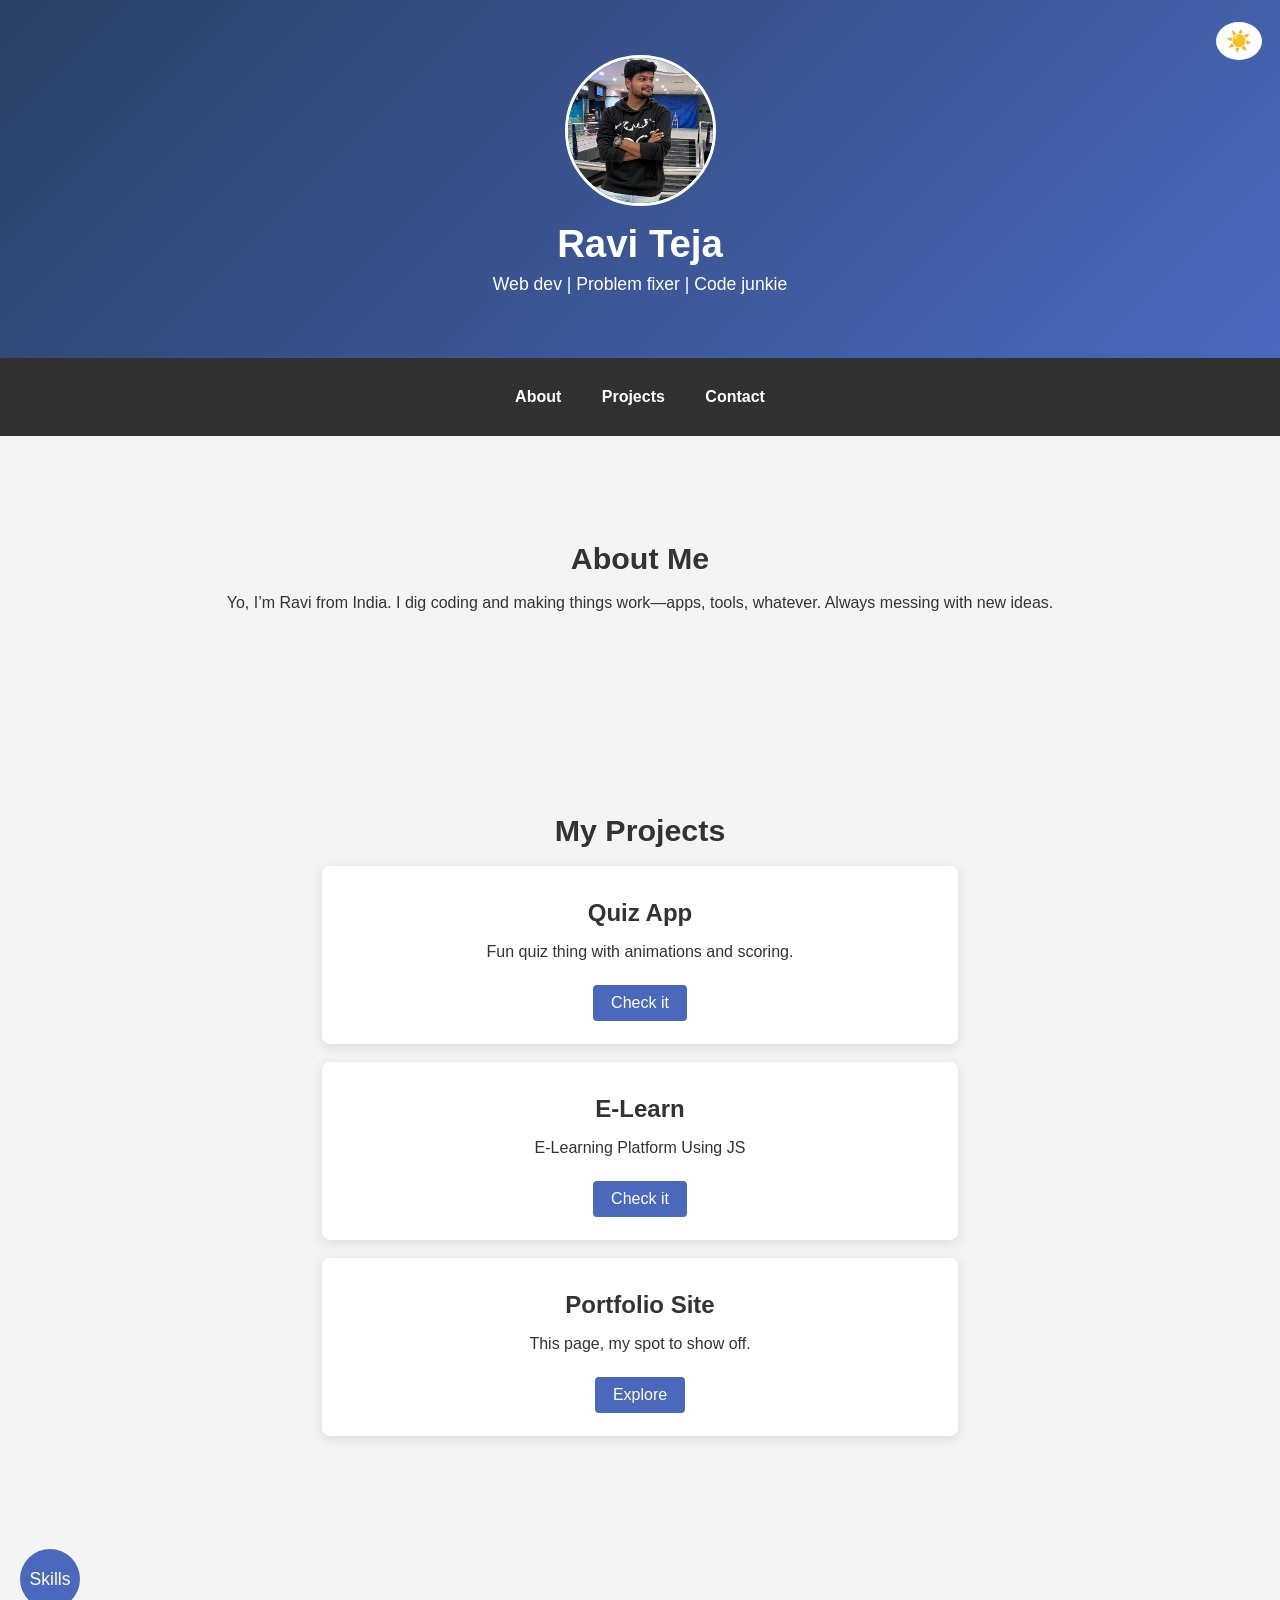
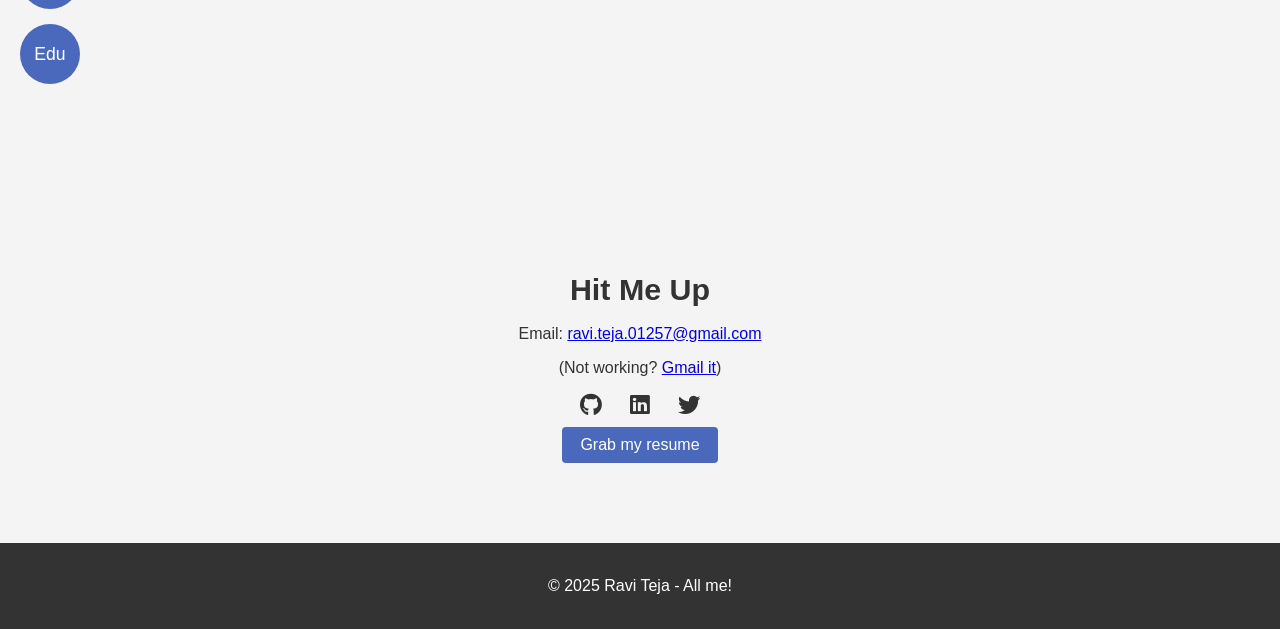
==== index.html @ dfff0d59 "Rename Index.html to index.html" ====
<!DOCTYPE html>
<html lang="en">
<head>
    <meta charset="utf-8">
    <meta name="viewport" content="width=device-width, initial-scale=1.0">
    <title>Ravi Teja - Dev Guy</title>
    <link rel="stylesheet" href="Port.css">
    <link rel="stylesheet" href="https://cdnjs.cloudflare.com/ajax/libs/font-awesome/6.0.0-beta3/css/all.min.css">
</head>
<body>
    <header>
        <div class="hero">
            <div class="hero-stuff">
                <img src="ravi.jpg" alt="me" class="profile-pic">
                <h1>Ravi Teja</h1>
                <p>Web dev | Problem fixer | Code junkie</p>
            </div>
            <button id="theme-toggle" title="Switch theme">
                <span class="icon">☀️</span>
            </button>
        </div>
        <nav>
            <ul>
                <li><a href="#about">About</a></li>
                <li><a href="#projects">Projects</a></li>
                <li><a href="#contact">Contact</a></li>
            </ul>
        </nav>
    </header>

    <section id="about">
        <div class="container">
            <h2>About Me</h2>
            <p>Yo, I’m Ravi from India. I dig coding and making things work—apps, tools, whatever. Always messing with new ideas.</p>
        </div>
    </section>

    <section id="projects">
        <div class="container">
            <h2>My Projects</h2>
            <div class="project-card">
                <h3>Quiz App</h3>
                <p>Fun quiz thing with animations and scoring.</p>
                <a href="Q.html" class="btn">Check it</a>
            </div>
            <div class="project-card">
                <h3>E-Learn</h3>
                <p>E-Learning Platform Using JS</p>
                <a href="elearn-preview.html" class="btn">Check it</a>
            </div>
            <div class="project-card">
                <h3>Portfolio Site</h3>
                <p>This page, my spot to show off.</p>
                <a href="portfolio.html" class="btn">Explore</a>
            </div>
        </div>
    </section>

    <div class="side-buttons" id="side-buttons">
        <button class="circle-btn" id="skills-btn">Skills</button>
        <button class="circle-btn" id="edu-btn">Edu</button>
    </div>

    <section id="skills" class="rollout-content">
        <div class="container">
            <h2>Stuff I Know</h2>
            <div class="skill-bar">
                <p>HTML/CSS</p>
                <div class="progress" data-width="90"></div>
            </div>
            <div class="skill-bar">
                <p>Javascript</p>
                <div class="progress" data-width="80"></div>
            </div>
            <div class="skill-bar">
                <p>Vue.js</p>
                <div class="progress" data-width="75"></div>
            </div>
            <div class="skill-bar">
                <p>SQL</p>
                <div class="progress" data-width="90"></div>
            </div>
            <div class="skill-bar">
                <p>Java</p>
                <div class="progress" data-width="65"></div>
            </div>
        </div>
    </section>

    <section id="education" class="rollout-content">
        <div class="container">
            <h2>Education</h2>
            <p>Bachelor’s in Comp Sci | Ramachandra College of Engg | 2023 | CGPA: 6.59</p>
            <h3>Certifications</h3>
            <p>Java Full Stack Dev | Vcube Solutions | 2024</p>
        </div>
    </section>

    <section id="contact">
        <div class="container">
            <h2>Hit Me Up</h2>
            <p>Email: <a href="mailto:ravi.teja.01257@gmail.com">ravi.teja.01257@gmail.com</a></p>
            <p>(Not working? <a href="https://mail.google.com/mail/?view=cm&fs=1&to=ravi.teja.01257@gmail.com" target="_blank">Gmail it</a>)</p>
            <div class="socials">
                <a href="https://github.com/Ravi-teja7" target="_blank"><i class="fab fa-github"></i></a>
                <a href="https://www.linkedin.com/in/ravi-teja-007t009" target="_blank"><i class="fab fa-linkedin"></i></a>
                <a href="https://twitter.com" target="_blank"><i class="fab fa-twitter"></i></a>
            </div>
            <a href="resume.pdf" class="btn" download>Grab my resume</a>
        </div>
    </section>

    <footer>
        <p>© 2025 Ravi Teja - All me!</p>
    </footer>

    <script src="Port.js"></script>
</body>
</html>
---- Port.css ----
/* basic setup, nothing fancy */
body {
    font-family: Arial, sans-serif;
    margin: 0;
    padding: 0;
    background: #f4f4f4;
    color: #333;
    transition: background .5s, color .5s;
}

body.dark {
    background: #1a1a1a;
    color: white;
}

.hero {
    background: linear-gradient(135deg, #2a4066, #4a69bd);
    padding: 55px 20px;
    text-align: center;
    color: white;
    position: relative;
}

.hero-stuff {
    display: inline-block;
}

.profile-pic {
    width: 145px;
    height: 145px;
    border-radius: 50%;
    margin-bottom: 12px;
    border: 3px solid white;
}

.hero h1 {
    font-size: 2.4em;
    margin: 0;
}

.hero p {
    font-size: 1.1em;
    margin: 8px 0;
}

#theme-toggle {
    position: absolute;
    top: 22px;
    right: 18px;
    padding: 7px 10px;
    border: none;
    border-radius: 50%;
    background: white;
    color: #333;
    font-size: 1.3em;
    cursor: pointer;
}

body.dark #theme-toggle {
    background: #333;
    color: white;
}

nav {
    background: rgba(0,0,0,0.8);
    padding: 14px 0;
    position: sticky;
    top: 0;
    z-index: 10;
}

nav ul {
    list-style: none;
    padding: 0;
    text-align: center;
}

nav ul li {
    display: inline;
    margin: 0 18px;
}

nav ul li a {
    color: white;
    text-decoration: none;
    font-weight: bold;
}

nav ul li a:hover {
    color: #4a69bd;
}

.container {
    width: 88%;
    max-width: 980px;
    margin: 0 auto;
    padding: 22px;
}

section {
    padding: 58px 0;
    text-align: center;
}

h2 {
    font-size: 1.9em;
    margin-bottom: 18px;
}

h3 {
    font-size: 1.5em;
    margin: 10px 0;
}

/* Circle buttons fixed below projects */
.side-buttons {
    position: absolute;
    left: 20px;
    top: 100%;
    z-index: 20;
}

.circle-btn {
    display: block;
    width: 60px;
    height: 60px;
    border-radius: 50%;
    background: #4a69bd;
    color: white;
    border: none;
    margin: 15px 0;
    font-size: 1.1em;
    cursor: pointer;
    transition: background 0.3s;
}

.circle-btn:hover {
    background: #2a4066;
}

/* Roll-out content in-page */
.rollout-content {
    max-height: 0;
    overflow: hidden;
    opacity: 0;
    transition: max-height 0.5s ease, opacity 0.3s ease;
}

.rollout-content.active {
    max-height: 500px;
    opacity: 1;
}

/* Skill bars */
.skill-bar {
    margin: 12px 0;
    text-align: left;
}

.skill-bar p {
    margin: 4px 0;
}

.progress {
    height: 12px;
    background: #4a69bd;
    border-radius: 4px;
    width: 0;
    transition: width 1.8s ease;
}

.rollout-content.active .progress {
    width: attr(data-width) + '%';
}

.win {
    color: #4a69bd;
    font-weight: bold;
    margin-bottom: 15px;
    font-size: 1.1em;
}

/* Project cards */
.project-card {
    background: white;
    padding: 23px;
    margin: 18px auto;
    max-width: 590px;
    border-radius: 8px;
    box-shadow: 0 3px 12px rgba(0,0,0,0.1);
}

body.dark .project-card {
    background: #2a2a2a;
}

.project-card:hover {
    transform: translateY(-4px);
    transition: transform .3s;
}

.project-img {
    width: 100%;
    max-width: 400px;
    border-radius: 6px;
    margin-bottom: 10px;
}

.btn {
    display: inline-block;
    padding: 9px 18px;
    background: #4a69bd;
    color: white;
    text-decoration: none;
    border-radius: 4px;
    margin-top: 8px;
}

.btn:hover {
    background: #2a4066;
}

.socials a {
    color: #333;
    font-size: 1.4em;
    margin: 0 12px;
}

body.dark .socials a {
    color: white;
}

.socials a:hover {
    color: #4a69bd;
}

footer {
    background: #333;
    color: white;
    padding: 18px;
    text-align: center;
}

@media (max-width: 700px) {
    .hero h1 { font-size: 1.9em; }
    nav ul li { margin: 0 9px; }
    .project-card { max-width: 88%; }
    #theme-toggle { top: 15px; right: 15px; }
    .side-buttons { left: 10px; }
}
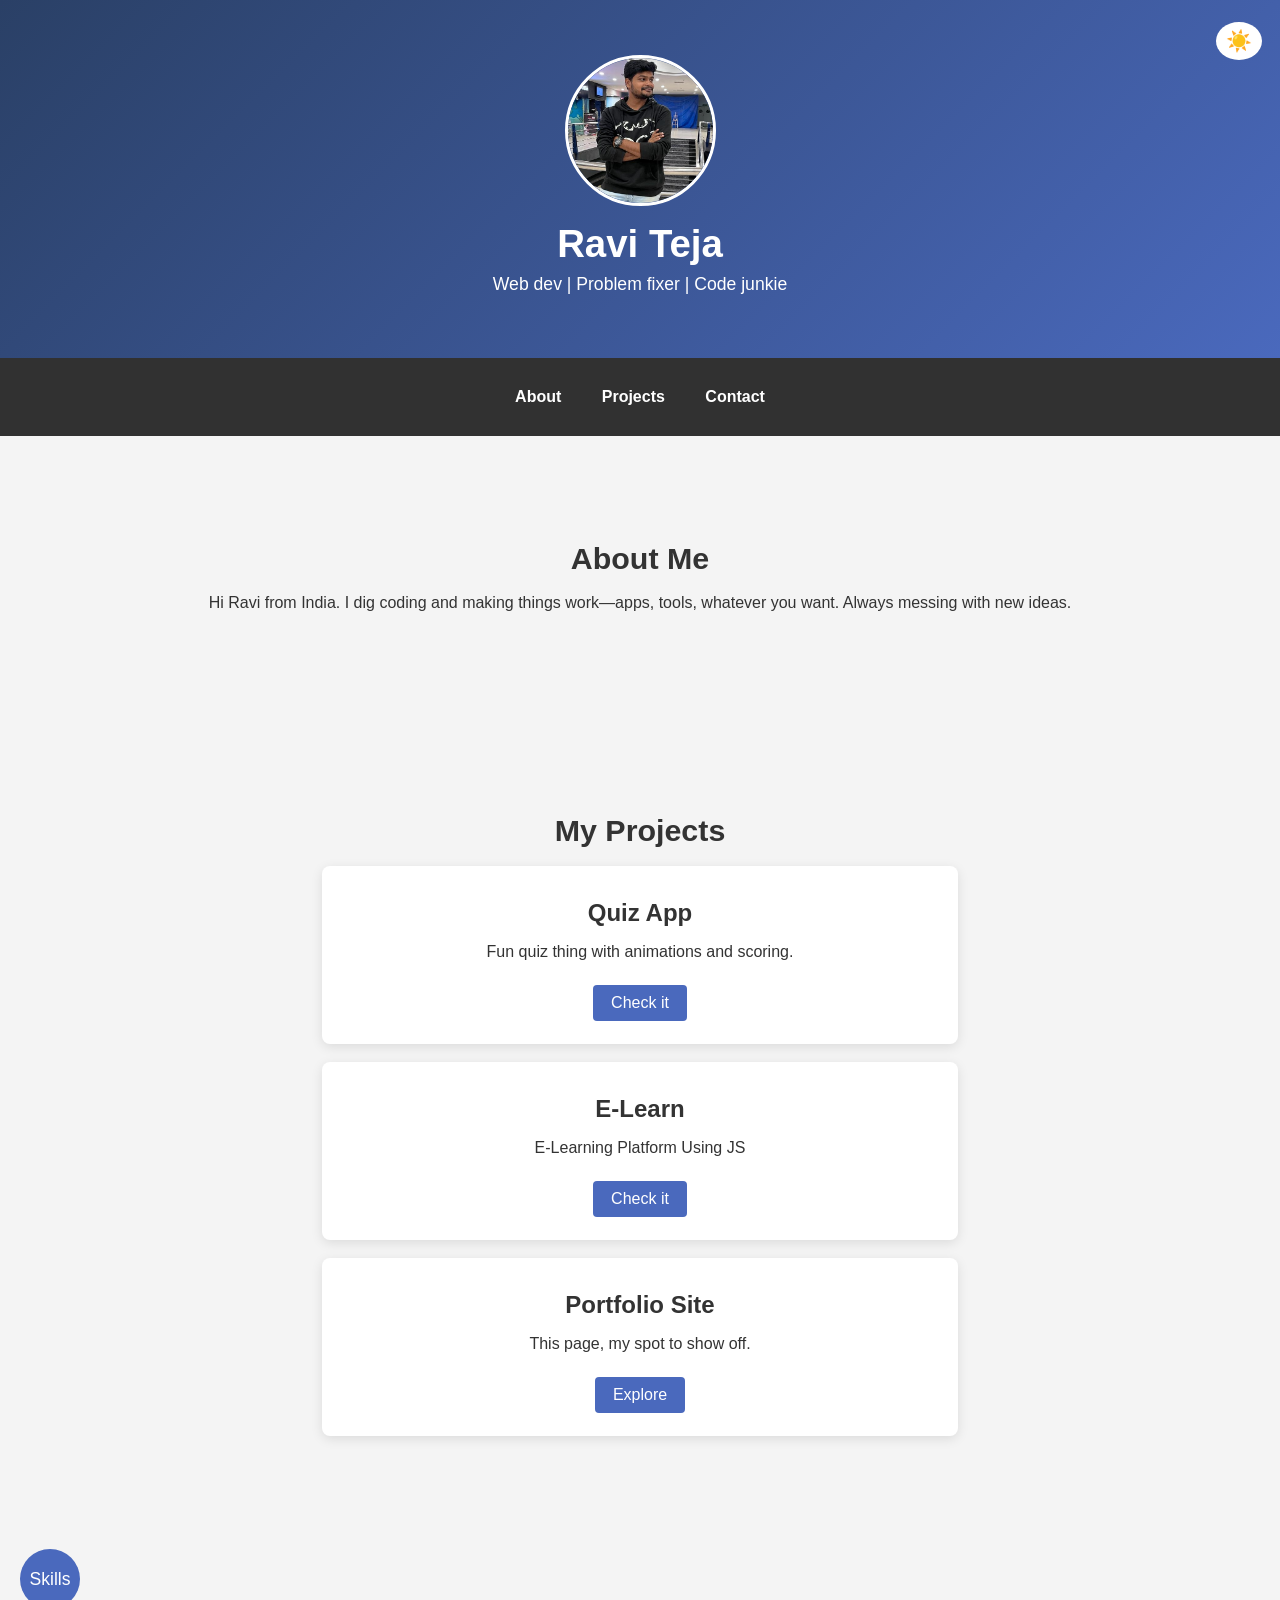
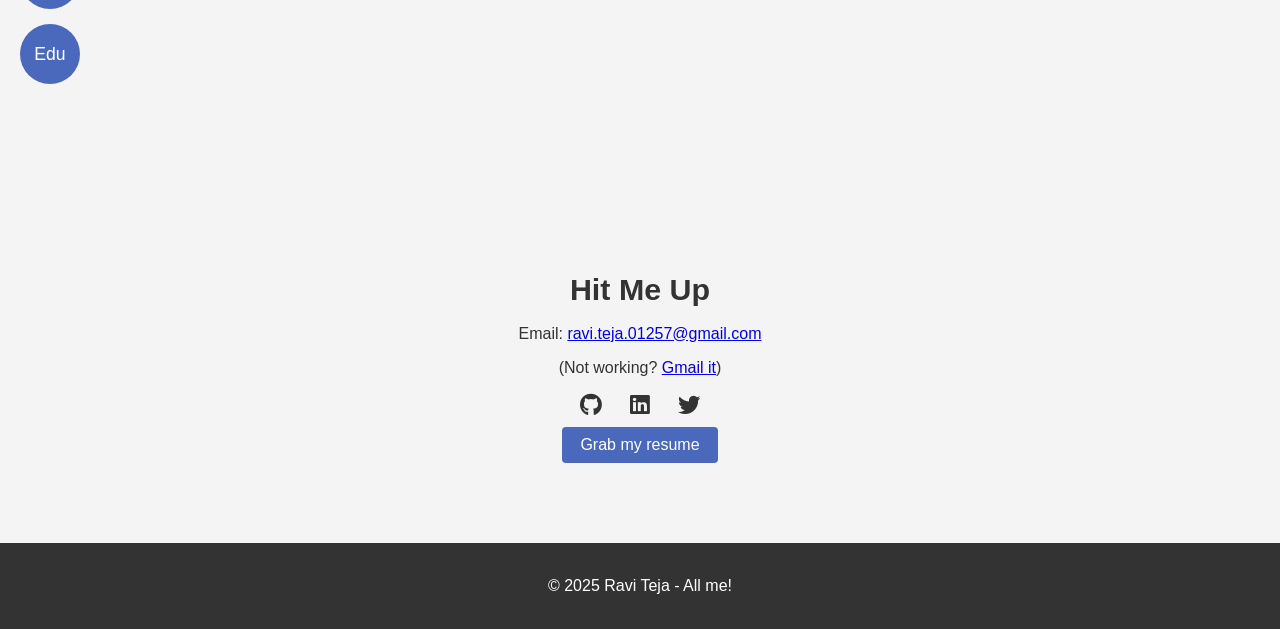
==== commit 0d3c2f92: "Update index.html" ====
--- a/index.html
+++ b/index.html
@@ -31,7 +31,7 @@
     <section id="about">
         <div class="container">
             <h2>About Me</h2>
-            <p>Yo, I’m Ravi from India. I dig coding and making things work—apps, tools, whatever. Always messing with new ideas.</p>
+            <p>Hi Ravi from India. I dig coding and making things work—apps, tools, whatever you want. Always messing with new ideas.</p>
         </div>
     </section>
 
@@ -116,4 +116,4 @@
 
     <script src="Port.js"></script>
 </body>
-</html>+</html>
